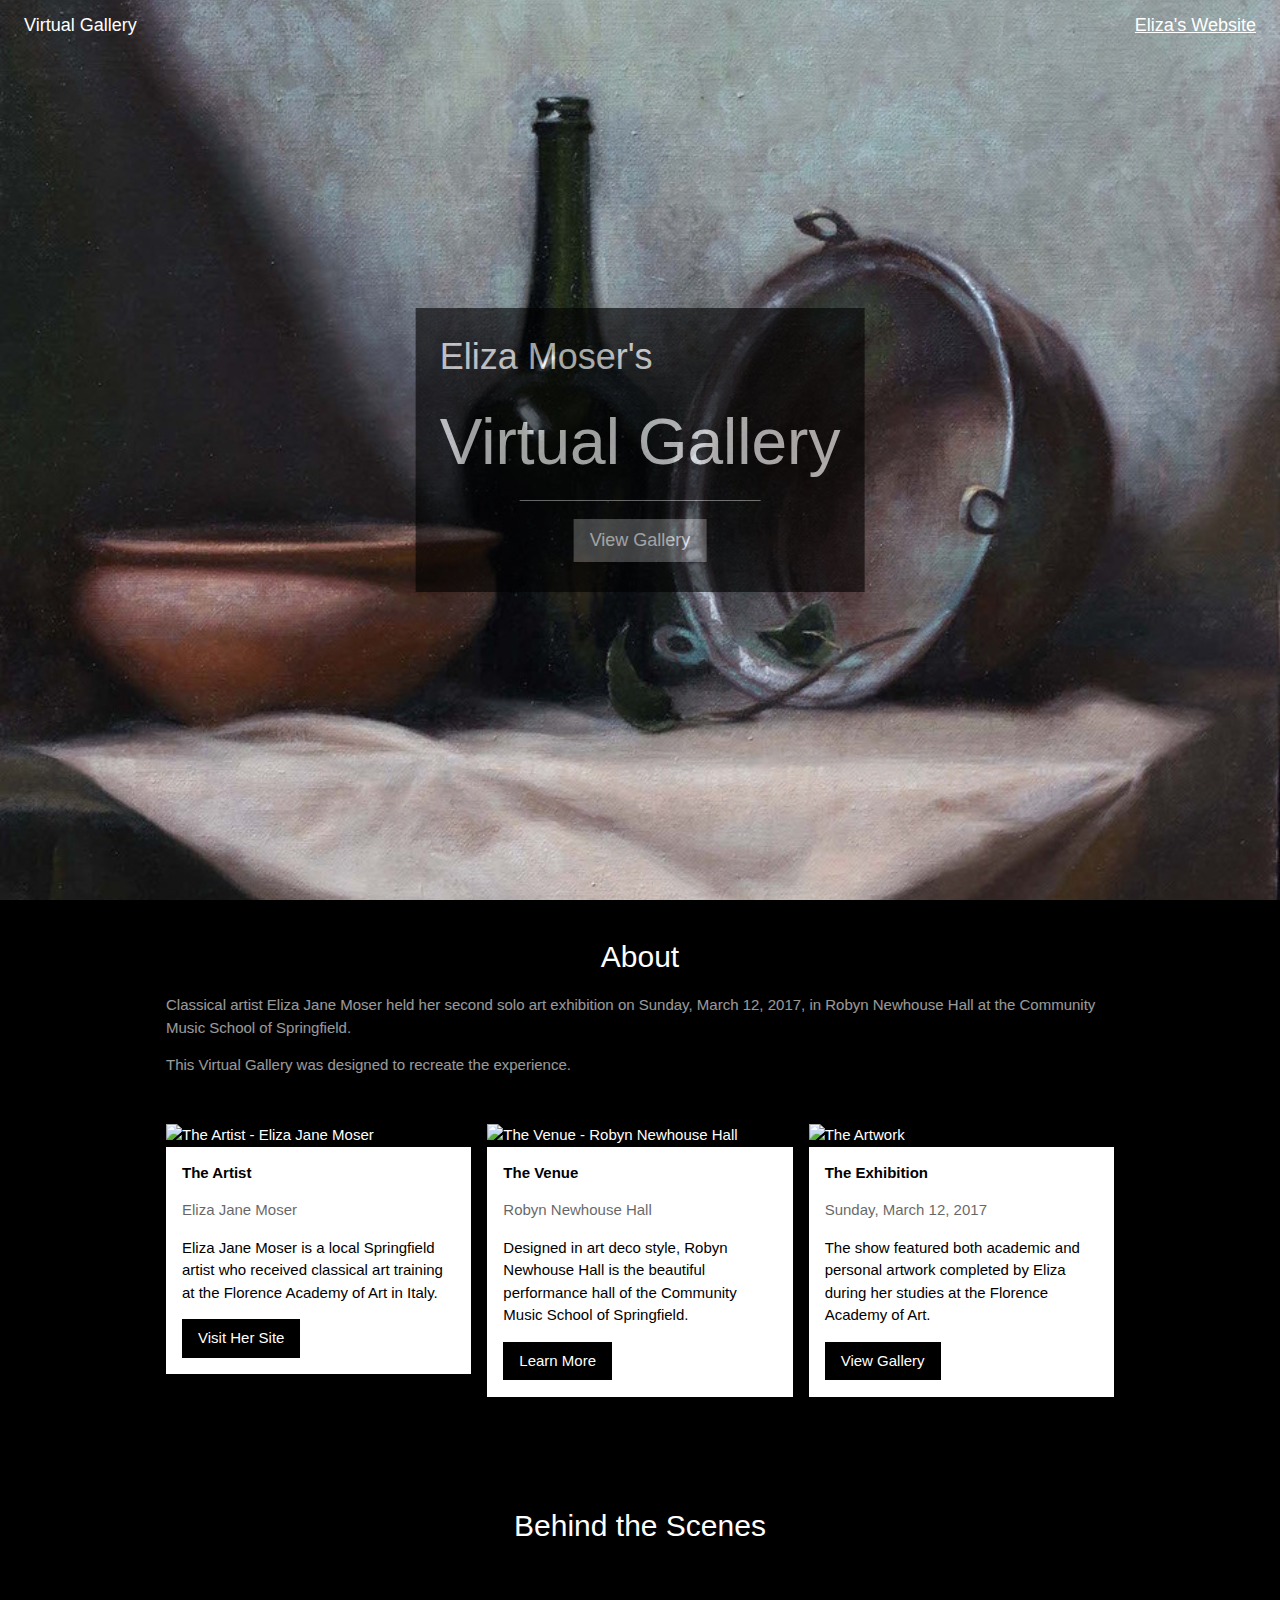
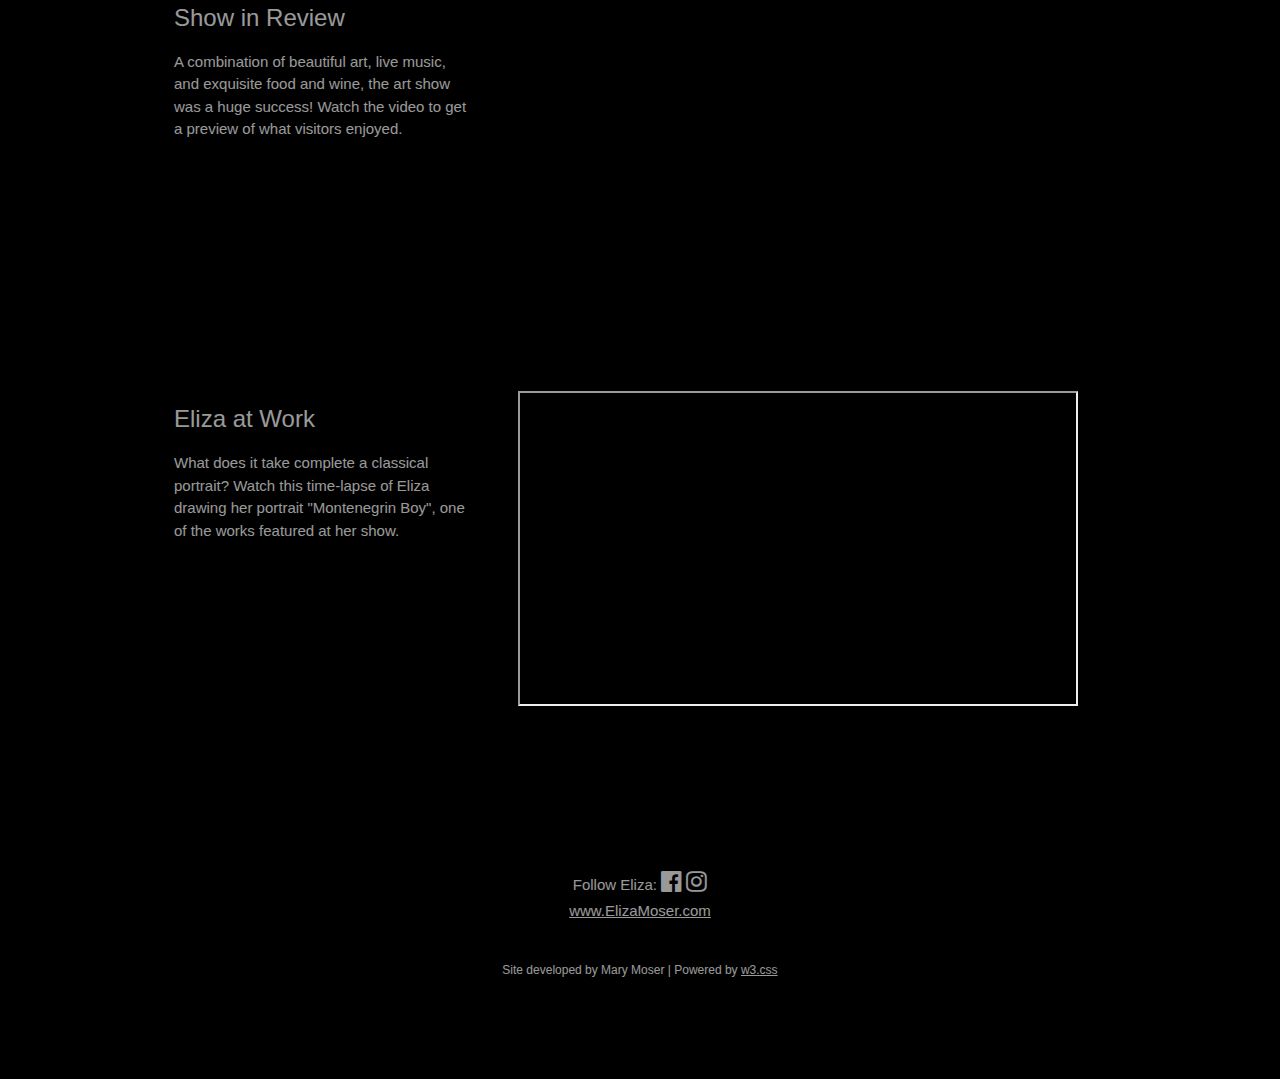
==== index.html @ 65a62038 "Repositioned videos" ====
<!DOCTYPE html>
<html>
  <head>
      <!-- INFO -->
      <meta charset="UTF-8">
      <meta name="viewport" content="width=device-width, initial-scale=1">

      <!-- TITLE -->
      <title>Eliza Moser Virtual Gallery</title>

      <!-- LINKS -->
      <link rel="stylesheet" href="https://www.w3schools.com/w3css/4/w3.css">
      <link rel="stylesheet" href="https://cdnjs.cloudflare.com/ajax/libs/font-awesome/4.7.0/css/font-awesome.min.css">
      <link rel="stylesheet" href="css/virtualtour.css">

      <!-- SCRIPTS -->
      <script src="https://www.w3schools.com/lib/w3data.js"></script>
      <script src="https://ajax.googleapis.com/ajax/libs/jquery/3.2.0/jquery.min.js"></script>
      <script src="script/createmap.js"></script>
    </head>
    <body>

        <header class="bgimg w3-display-container w3-animate-opacity w3-text-white">
          <!--<div class="w3-dark-grey w3-opacity w3-display-middle" style="width:100%;height:100%;z-index:0;">
          </div>-->
          <div class="w3-display-topleft w3-padding-large w3-large">
            Virtual Gallery
          </div>
          <div class="w3-display-topright w3-padding-large w3-large">
            <a href="http://www.elizamoser.com" target="_blank">Eliza's Website</a>
          </div>
          <div class="w3-display-middle w3-black w3-opacity w3-hover-opacity-off w3-padding-large">
            <h1>Eliza Moser's</h1>
            <h1 class="w3-jumbo w3-animate-top">Virtual Gallery</h1>
            <hr class="w3-border-grey" style="margin:auto;width:60%">
            <p class="w3-large w3-center">
              <a class="w3-button w3-dark-grey" href="stage.html">View Gallery</a>
            </p>
          </div>
        </header>

        <!-- About Section -->
        <section class="w3-container w3-content w3-black w3-padding-24" id="about-show">
          <h2 class="w3-center">About</h2>

          <p class="w3-opacity">Classical artist Eliza Jane Moser held her second solo art exhibition on Sunday, March 12, 2017, in Robyn Newhouse Hall at the Community Music School of Springfield.</p>
          <p class="w3-opacity">This Virtual Gallery was designed to recreate the experience.</p>

          <!-- Credits -->
          <div class="w3-row-padding w3-padding-32" style="margin:0 -16px">
            <div class="w3-third w3-margin-bottom">
              <img src="/w3images/newyork.jpg" alt="The Artist - Eliza Jane Moser" style="width:100%" class="w3-hover-opacity">
              <div class="w3-container w3-white">
                <p><b>The Artist</b></p>
                <p class="w3-opacity">Eliza Jane Moser</p>
                <p>Eliza Jane Moser is a local Springfield artist who received classical art training at the Florence Academy of Art in Italy.</p>
                <button class="w3-button w3-black w3-margin-bottom" onclick="document.getElementById('ticketModal').style.display='block'">Visit Her Site</button>
              </div>
            </div>
            <div class="w3-third w3-margin-bottom">
              <img src="/w3images/paris.jpg" alt="The Venue - Robyn Newhouse Hall" style="width:100%" class="w3-hover-opacity">
              <div class="w3-container w3-white">
                <p><b>The Venue</b></p>
                <p class="w3-opacity">Robyn Newhouse Hall</p>
                <p>Designed in art deco style, Robyn Newhouse Hall is the beautiful performance hall of the Community Music School of Springfield.</p>
                <button class="w3-button w3-black w3-margin-bottom" onclick="document.getElementById('ticketModal').style.display='block'">Learn More</button>
              </div>
            </div>
            <div class="w3-third w3-margin-bottom">
              <img src="/w3images/sanfran.jpg" alt="The Artwork" style="width:100%" class="w3-hover-opacity">
              <div class="w3-container w3-white">
                <p><b>The Exhibition</b></p>
                <p class="w3-opacity">Sunday, March 12, 2017</p>
                <p>The show featured both academic and personal artwork completed by Eliza during her studies at the Florence Academy of Art.</p>
                <button class="w3-button w3-black w3-margin-bottom" onclick="document.getElementById('ticketModal').style.display='block'">View Gallery</button>
              </div>
            </div>
          </div>

        </section>

        <!-- Videos section -->
        <section class="w3-container w3-black w3-padding-24" id="promo-videos">
          <div class="w3-content">
            <h2 class="w3-center">Behind the Scenes</h2>

            <div class="w3-container w3-row-padding w3-padding-32 w3-margin-bottom">

              <div class="w3-third w3-opacity">
                <h3>Show in Review</h3>
                <p>A combination of beautiful art, live music, and exquisite food and wine, the art show was a huge success! Watch the video to get a preview of what visitors enjoyed.</p>
              </div>
              <div class="w3-twothird w3-center">
                <iframe width="560" height="315" src="https://www.youtube.com/embed/X6ZOCbyEbCY" frameborder="0" allowfullscreen></iframe>
              </div>
            </div>

            <div class="w3-container w3-row-padding w3-padding-32 w3-margin-bottom">
              <div class="w3-third w3-opacity">
                <h3>Eliza at Work</h3>
                <p>What does it take complete a classical portrait? Watch this time-lapse of Eliza drawing her portrait "Montenegrin Boy", one of the works featured at her show.</p>
              </div>
              <div class="w3-twothird w3-center">
                <iframe width="560" height="315"  src="https://www.youtube.com/embed/XGSy3_Czz8k">
                </iframe>
              </div>
            </div>

          </div>

        </section>

        <!-- FOOTER -->
        <footer class="w3-container w3-padding-64 w3-center w3-medium w3-black w3-text-white">
          <p class="w3-opacity">
            Follow Eliza:
            <a class="w3-xlarge" href="https://www.facebook.com/Eliza-Moser-Artist-286063215090480/?ref=bookmarks"  taget="_blank"><i class="fa fa-facebook-official"></i></a>
            <a class="w3-xlarge" href="https://www.instagram.com/eliza_jane_moser/" taget="_blank"><i class="fa fa-instagram" aria-hidden="true"></i></a>
            <br><a href="http://www.elizamoser.com" target="_blank">www.ElizaMoser.com</a>
          </p>
          <p class="w3-opacity w3-small w3-padding-24">Site developed by Mary Moser |
            Powered by <a href="https://www.w3schools.com/w3css/default.asp" target="_blank">w3.css</a>
          </p>
        </footer>

    </body>
</html>
---- css/virtualtour.css ----
/* Basic sections */

body {
    background-color: #000000;
}

body, html {
  height: 100%;
}

body::-webkit-scrollbar, #map-container::-webkit-scrollbar {
    width: 1em;
}

body::-webkit-scrollbar-track, #map-container::-webkit-scrollbar-track {
    -webkit-box-shadow: inset 0 0 6px rgba(0,0,0,0.3);
}

body::-webkit-scrollbar-thumb, #map-container::-webkit-scrollbar-thumb {
  background-color: darkgrey;
  outline: 1px solid slategrey;
}

#pagetext {
  color:#fff;
	/*padding-left: 20px;
	padding-right:20px;*/
  padding-bottom: 24px;
	text-align: center;
}

#pagetext .heading {
  text-align: center;
}

#pagetext .heading-item {
	display: inline-block;
  padding-left: 10px;
  padding-right: 10px;
}

.howtonotes {
	color: #888888;
}

/* Image map */

#map-container {
    position: relative;
    overflow-x:auto;
    overflow-y:hidden;
    background-color: #222222;
}

#inner {
    position: relative;
    width: -webkit-min-content;
    width: -moz-min-content;
    width: min-content;
    min-height:450px;
    margin-left:auto;
    margin-right:auto;
}

/* Map navigation arrows */

.arrow-nav .w3-button {
    position: absolute;
    width: 50px;
    height: 50px;
}

.nav-left {
    left: 20px;
    top: 70%;
}

.nav-right {
    right: 20px;
    top: 70%;
}

.nav-westfromstage {
    left: 100px;
    top: 50%;
}

/* Footer */
footer {
  text-align: center;
}


/* Image modals */

#art-modal {
  padding-top: 30px;

}

#art-modal .w3-modal-content {
  /*max-width: 650px;*/
  background-color: #222222;
}

#art-modal #art-modal-text {
}

.bgimg {
    /* The image used */
    background-image: url("../img/works/Terracotta_and_Green.jpg");

    /* Full height */
    height: 100%;

    /* Center and scale the image nicely */
    background-position: center center;
    background-repeat: no-repeat;
    background-size: cover;
    background-blend-mode: lighten;
}
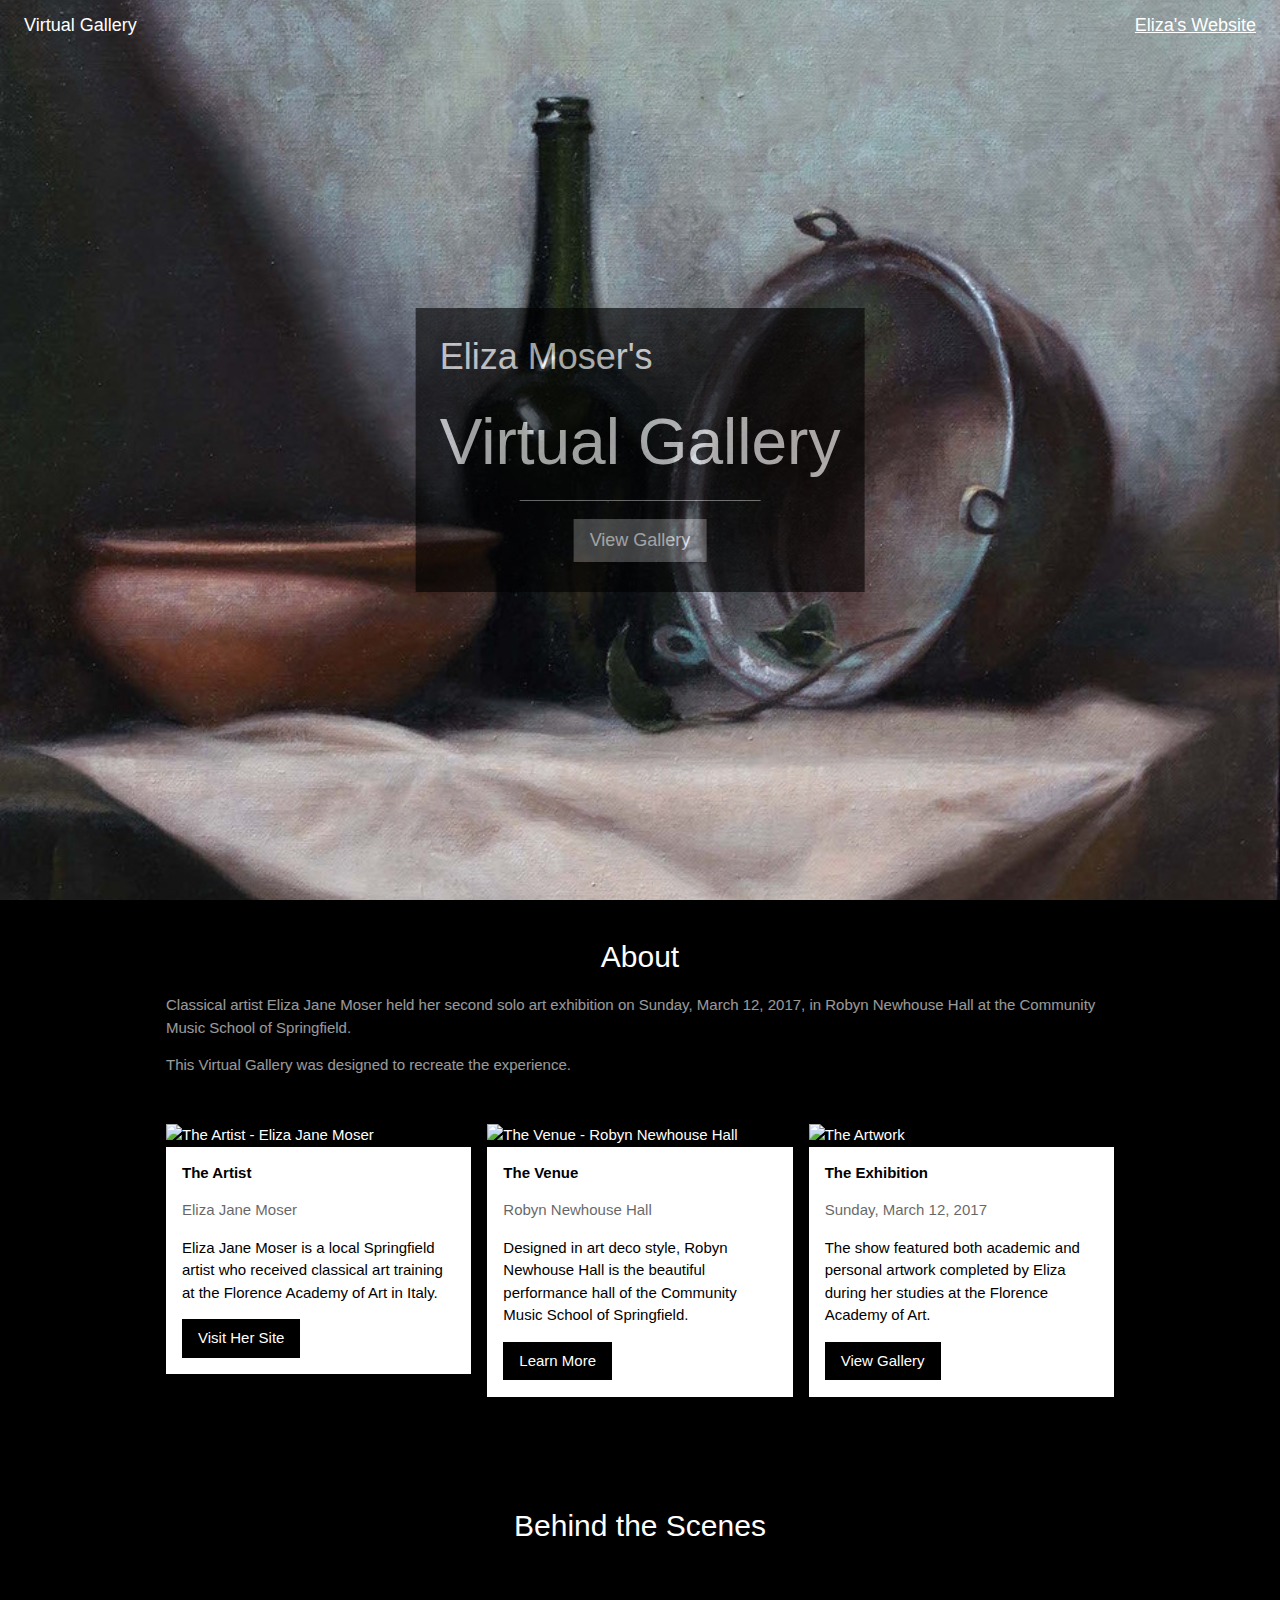
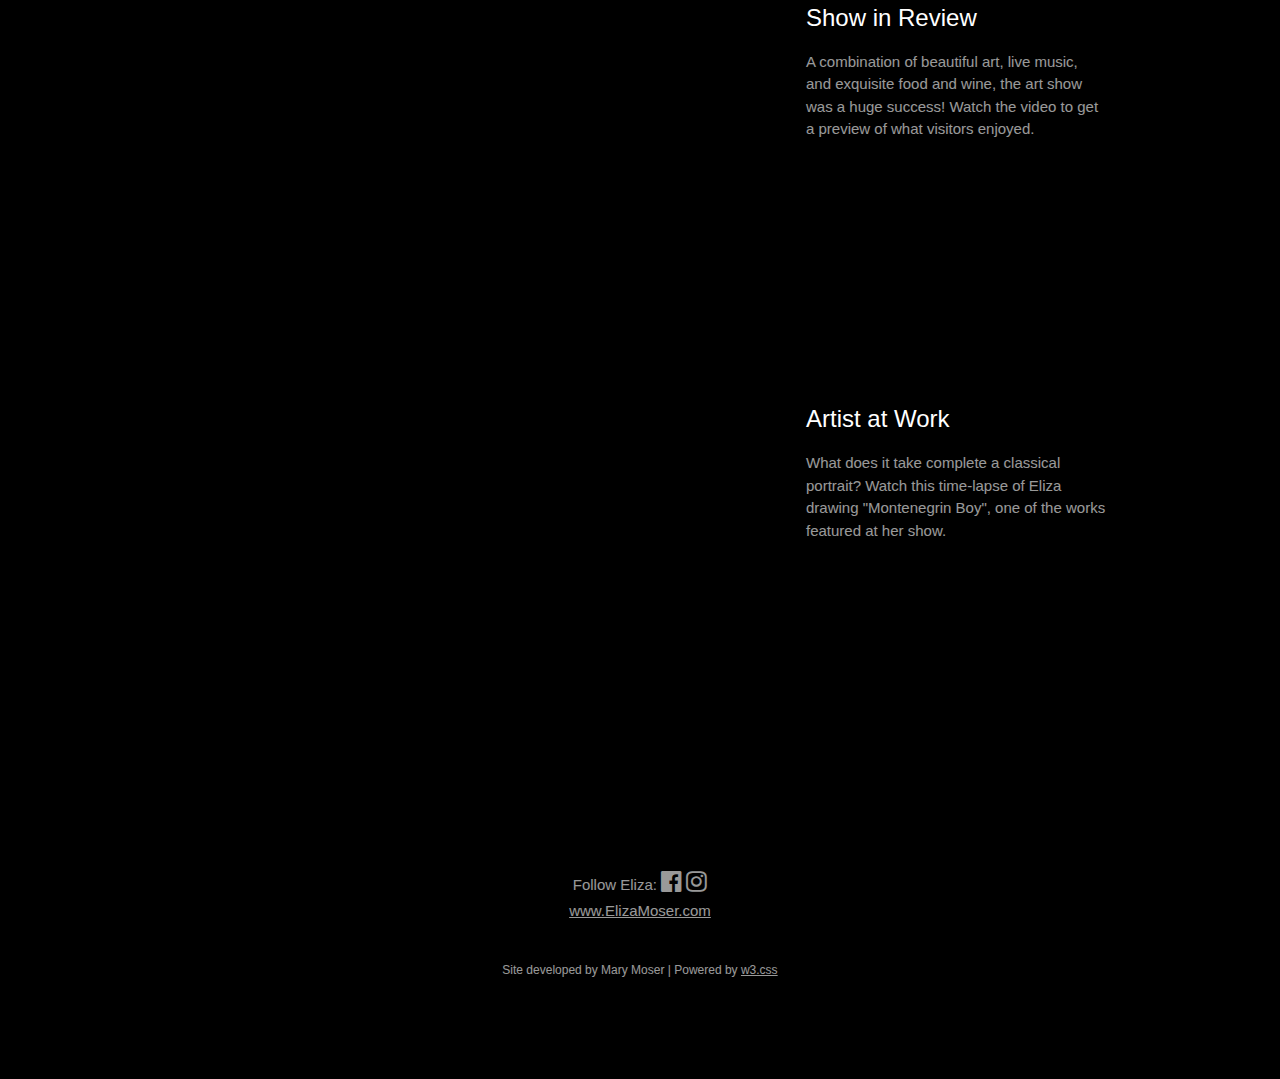
==== commit 5ca5b754: "Changed subheadings to white; moved video text back to right. Need to make videos responsive" ====
--- a/index.html
+++ b/index.html
@@ -86,23 +86,24 @@
 
             <div class="w3-container w3-row-padding w3-padding-32 w3-margin-bottom">
 
-              <div class="w3-third w3-opacity">
-                <h3>Show in Review</h3>
-                <p>A combination of beautiful art, live music, and exquisite food and wine, the art show was a huge success! Watch the video to get a preview of what visitors enjoyed.</p>
-              </div>
+
               <div class="w3-twothird w3-center">
                 <iframe width="560" height="315" src="https://www.youtube.com/embed/X6ZOCbyEbCY" frameborder="0" allowfullscreen></iframe>
+              </div>
+              <div class="w3-third">
+                <h3>Show in Review</h3>
+                <p class="w3-opacity">A combination of beautiful art, live music, and exquisite food and wine, the art show was a huge success! Watch the video to get a preview of what visitors enjoyed.</p>
               </div>
             </div>
 
             <div class="w3-container w3-row-padding w3-padding-32 w3-margin-bottom">
-              <div class="w3-third w3-opacity">
-                <h3>Eliza at Work</h3>
-                <p>What does it take complete a classical portrait? Watch this time-lapse of Eliza drawing her portrait "Montenegrin Boy", one of the works featured at her show.</p>
+
+              <div class="w3-twothird w3-center">
+                <iframe width="560" height="315" src="https://www.youtube.com/embed/X6ZOCbyEbCY" frameborder="0" allowfullscreen></iframe>
               </div>
-              <div class="w3-twothird w3-center">
-                <iframe width="560" height="315"  src="https://www.youtube.com/embed/XGSy3_Czz8k">
-                </iframe>
+              <div class="w3-third">
+                <h3>Artist at Work</h3>
+                <p class="w3-opacity">What does it take complete a classical portrait? Watch this time-lapse of Eliza drawing "Montenegrin Boy", one of the works featured at her show.</p>
               </div>
             </div>
 
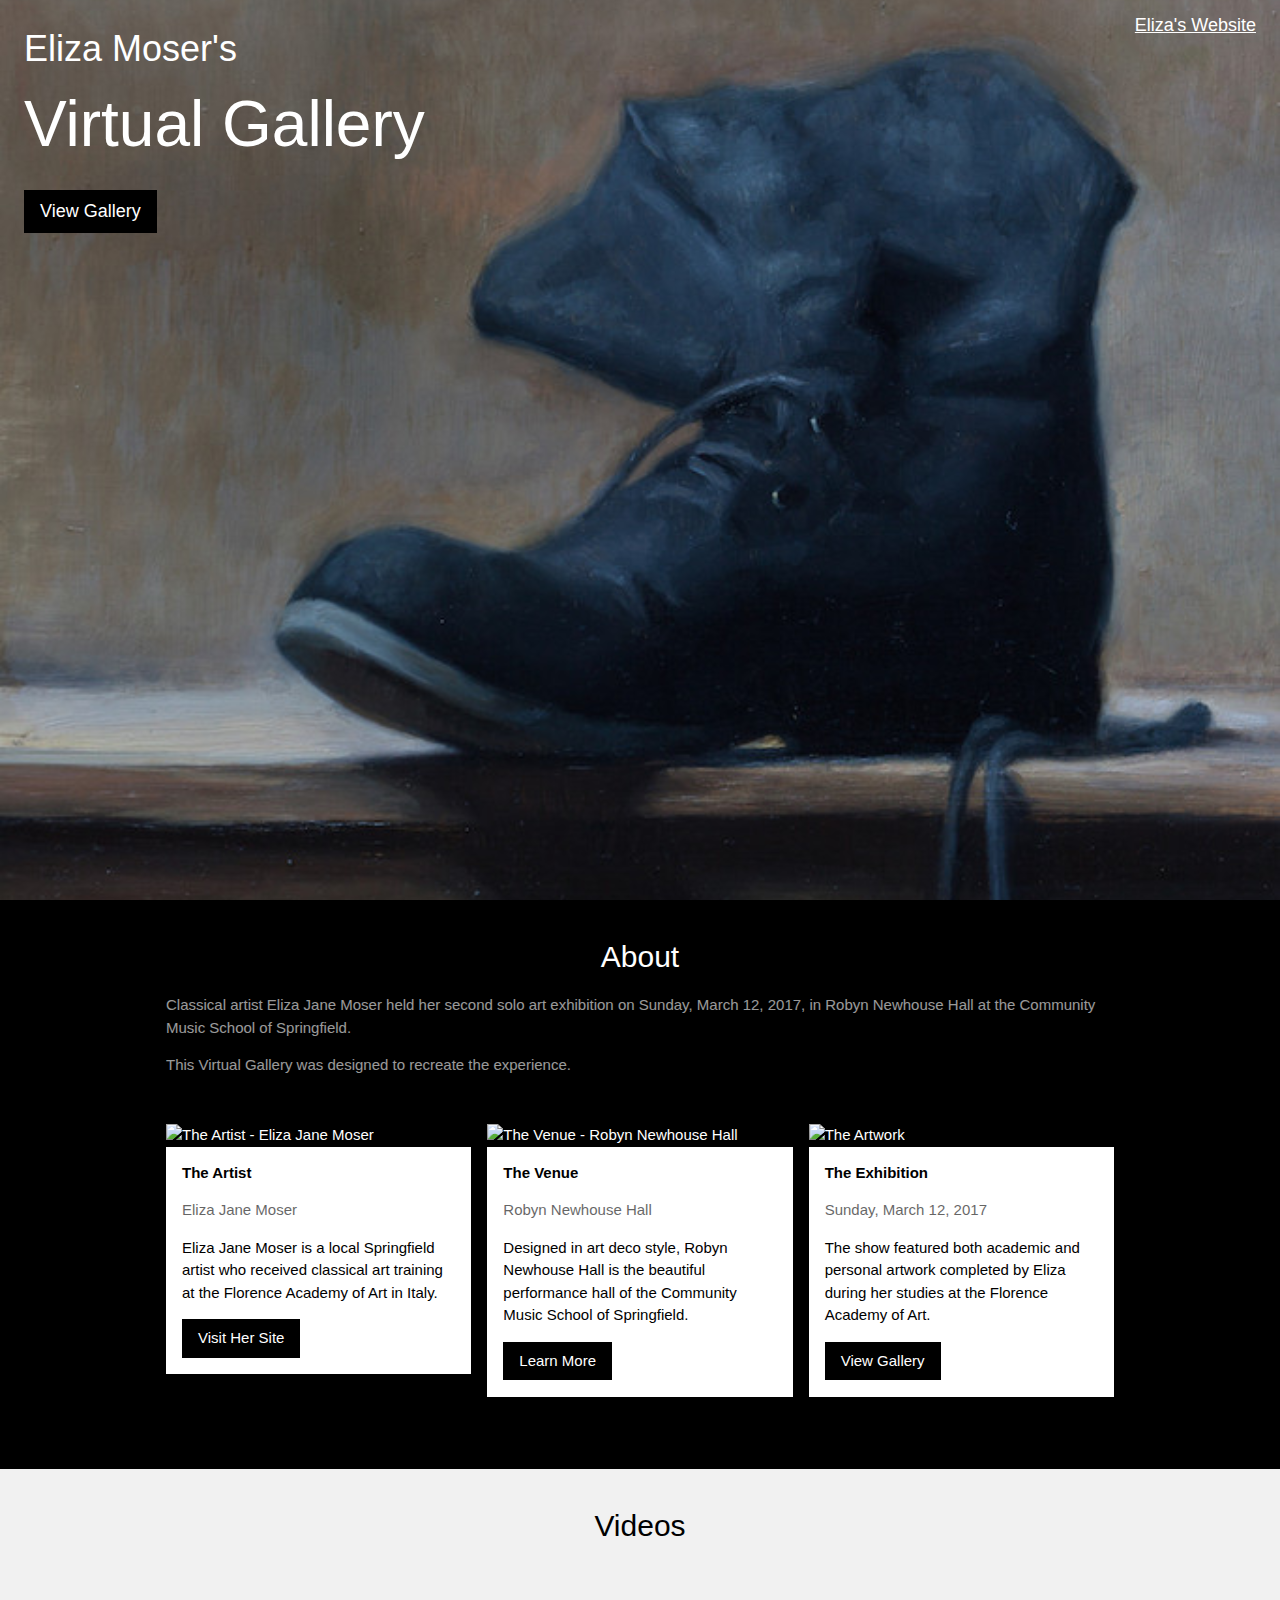
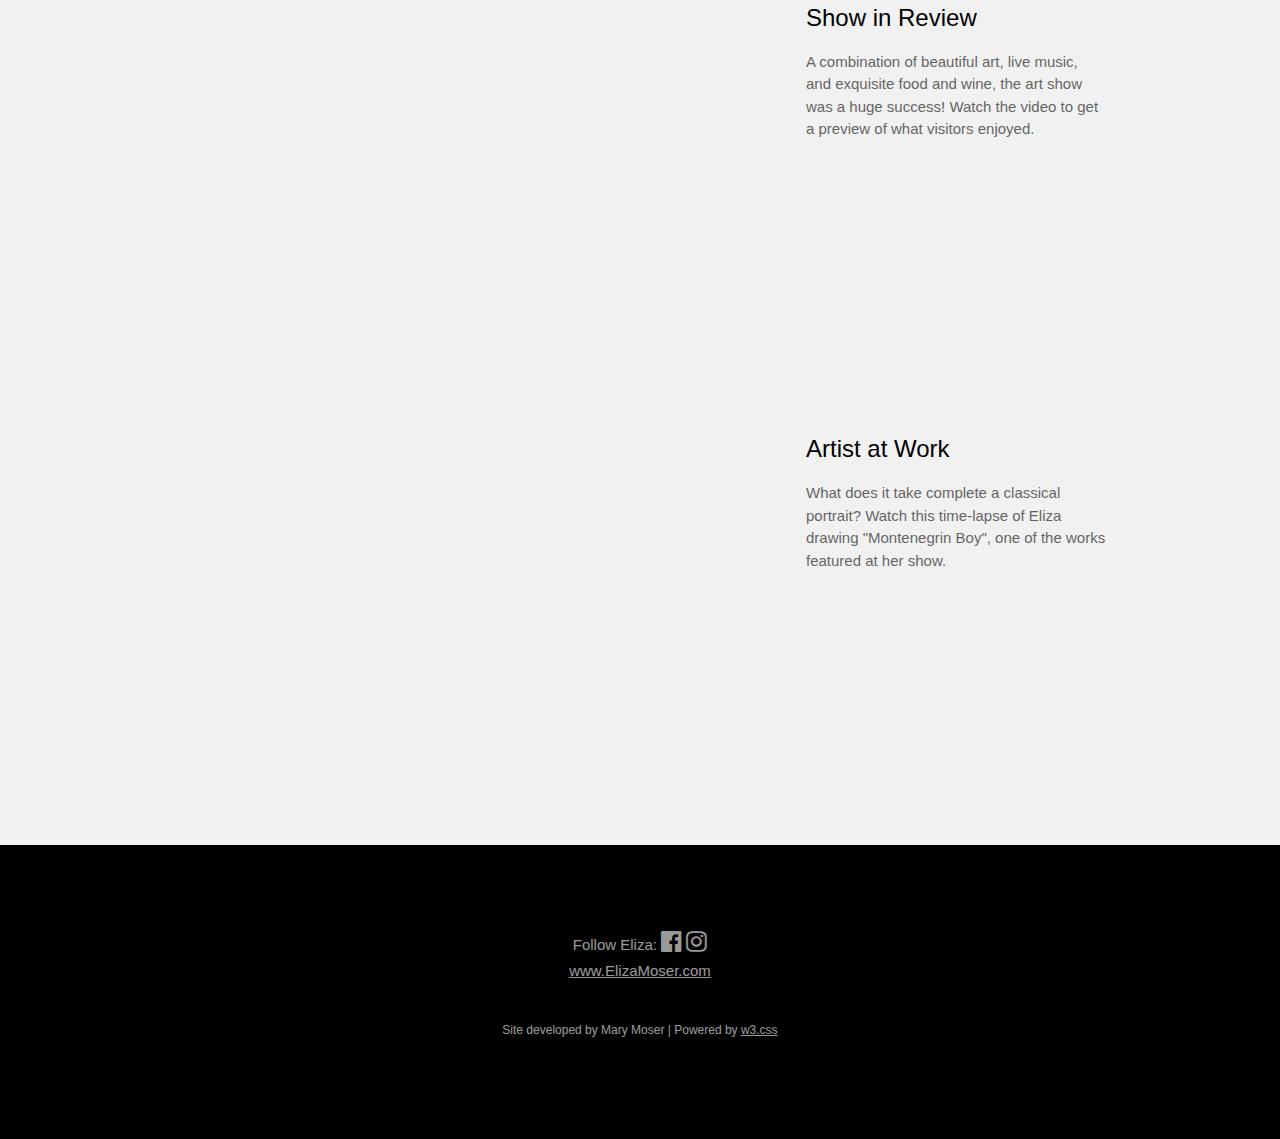
==== commit 03a754e5: "Different image and text position for header" ====
--- a/index.html
+++ b/index.html
@@ -23,20 +23,28 @@
         <header class="bgimg w3-display-container w3-animate-opacity w3-text-white">
           <!--<div class="w3-dark-grey w3-opacity w3-display-middle" style="width:100%;height:100%;z-index:0;">
           </div>-->
-          <div class="w3-display-topleft w3-padding-large w3-large">
+          <!--<div class="w3-display-topleft w3-padding-large w3-large">
             Virtual Gallery
-          </div>
+          </div>-->
+          <!--<img class="w3-image heroimg" src="img/works/November_Still_Life.jpg" alt="The Artist's Boot" height="800">-->
           <div class="w3-display-topright w3-padding-large w3-large">
             <a href="http://www.elizamoser.com" target="_blank">Eliza's Website</a>
           </div>
-          <div class="w3-display-middle w3-black w3-opacity w3-hover-opacity-off w3-padding-large">
-            <h1>Eliza Moser's</h1>
-            <h1 class="w3-jumbo w3-animate-top">Virtual Gallery</h1>
-            <hr class="w3-border-grey" style="margin:auto;width:60%">
-            <p class="w3-large w3-center">
-              <a class="w3-button w3-dark-grey" href="stage.html">View Gallery</a>
+          <!--<div class="w3-display-middle w3-black w3-opacity w3-hover-opacity-off w3-padding-large">-->
+          <div class="w3-display-topleft w3-padding-large">
+            <h1>Eliza Moser's
+              <br/>
+              <span class="w3-animate-top">
+                <span class="w3-jumbo w3-hide-small">Virtual Gallery</span>
+                <span class="w3-xxlarge w3-hide-large w3-hide-medium">Virtual Gallery</span>
+              </span>
+            </h1>
+            <!--<hr class="w3-border-grey" style="margin:auto;width:60%">-->
+            <p class="w3-large">
+              <a class="w3-button w3-black" href="stage.html">View Gallery</a>
             </p>
           </div>
+
         </header>
 
         <!-- About Section -->
@@ -80,15 +88,15 @@
         </section>
 
         <!-- Videos section -->
-        <section class="w3-container w3-black w3-padding-24" id="promo-videos">
+        <section class="w3-container w3-light-grey w3-padding-24" id="promo-videos">
           <div class="w3-content">
-            <h2 class="w3-center">Behind the Scenes</h2>
+            <h2 class="w3-center">Videos</h2>
 
             <div class="w3-container w3-row-padding w3-padding-32 w3-margin-bottom">
 
 
               <div class="w3-twothird w3-center">
-                <iframe width="560" height="315" src="https://www.youtube.com/embed/X6ZOCbyEbCY" frameborder="0" allowfullscreen></iframe>
+                <iframe width="450" height="345" src="https://www.youtube.com/embed/X6ZOCbyEbCY" frameborder="0" allowfullscreen></iframe>
               </div>
               <div class="w3-third">
                 <h3>Show in Review</h3>
@@ -99,7 +107,7 @@
             <div class="w3-container w3-row-padding w3-padding-32 w3-margin-bottom">
 
               <div class="w3-twothird w3-center">
-                <iframe width="560" height="315" src="https://www.youtube.com/embed/X6ZOCbyEbCY" frameborder="0" allowfullscreen></iframe>
+                <iframe width="450" height="345" src="https://www.youtube.com/embed/X6ZOCbyEbCY" frameborder="0" allowfullscreen></iframe>
               </div>
               <div class="w3-third">
                 <h3>Artist at Work</h3>
--- a/css/virtualtour.css
+++ b/css/virtualtour.css
@@ -106,9 +106,17 @@
 #art-modal #art-modal-text {
 }
 
+.heroimg {
+  max-width: 100%;
+  height: auto;
+}
+
 .bgimg {
+    background-color: #000;
     /* The image used */
-    background-image: url("../img/works/Terracotta_and_Green.jpg");
+    background-image: url("../img/works/Artist_Boot.jpg");
+
+    /*width:100%;*/
 
     /* Full height */
     height: 100%;
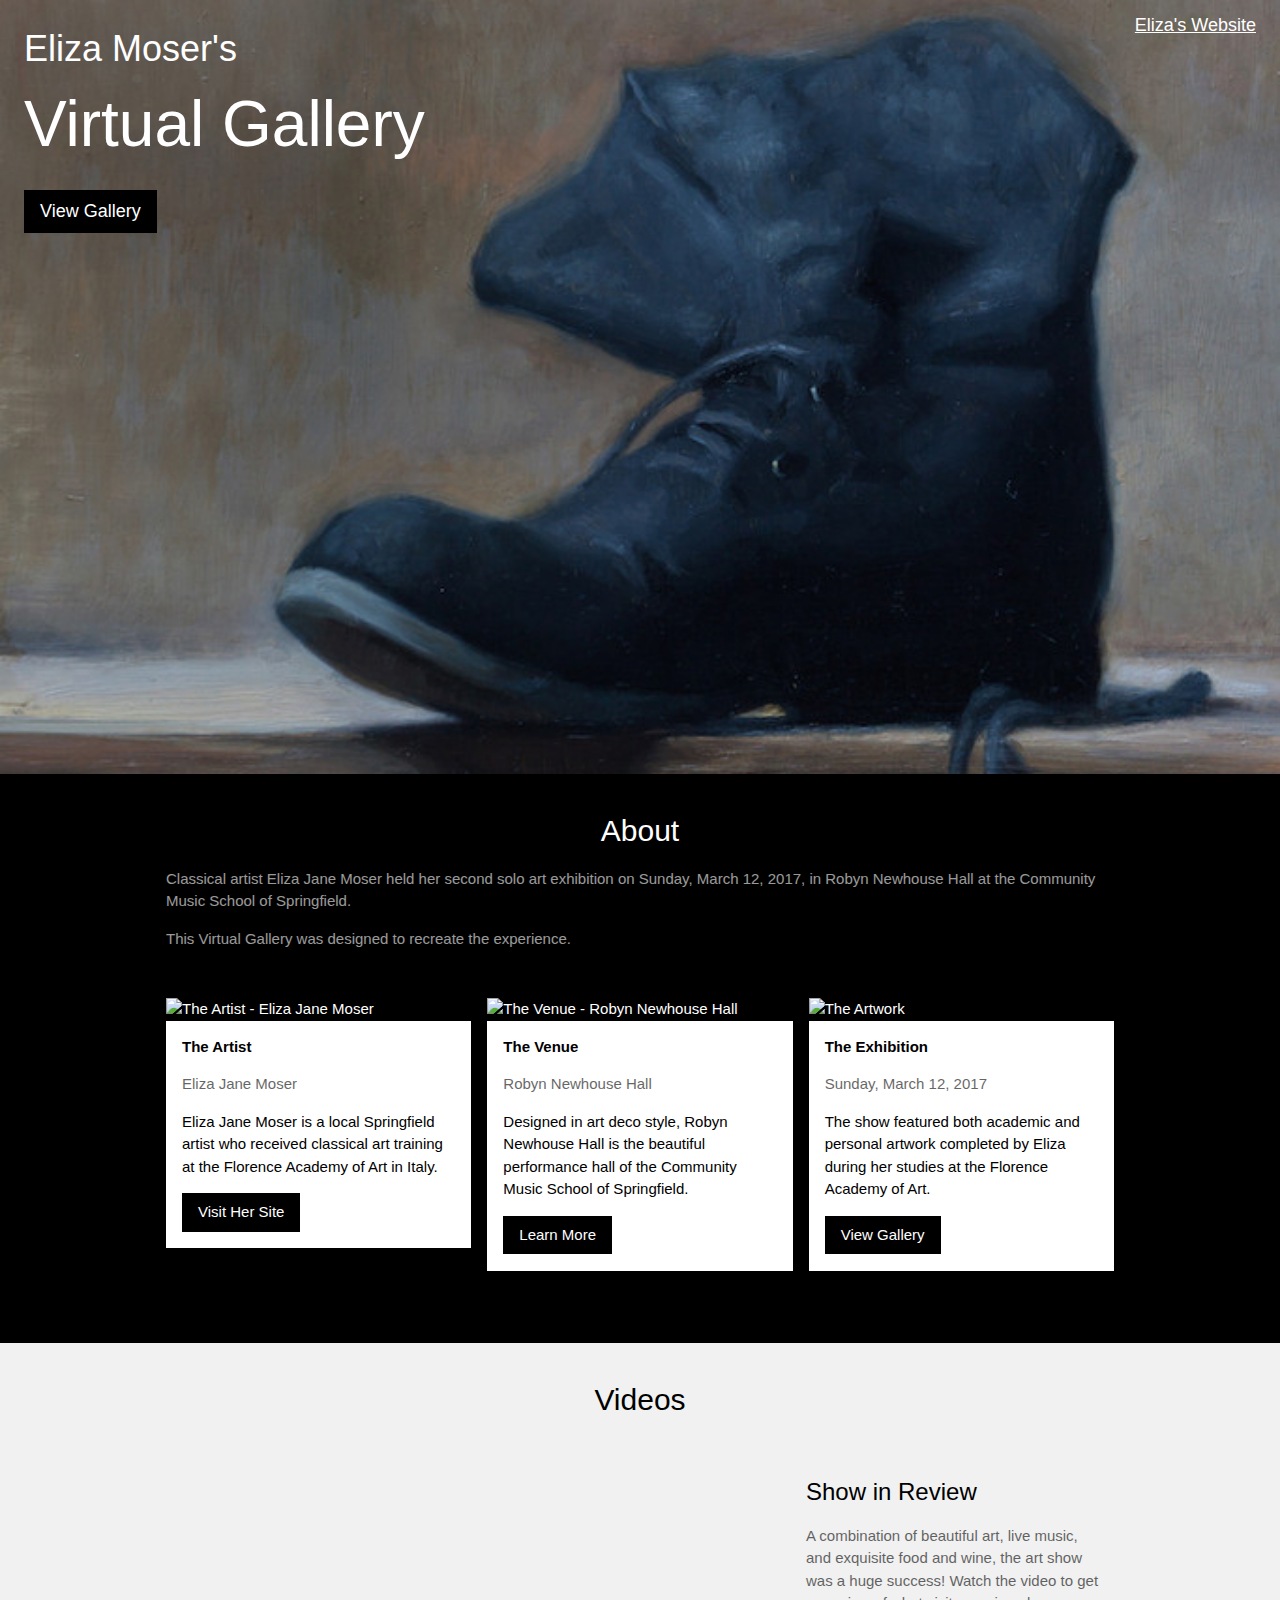
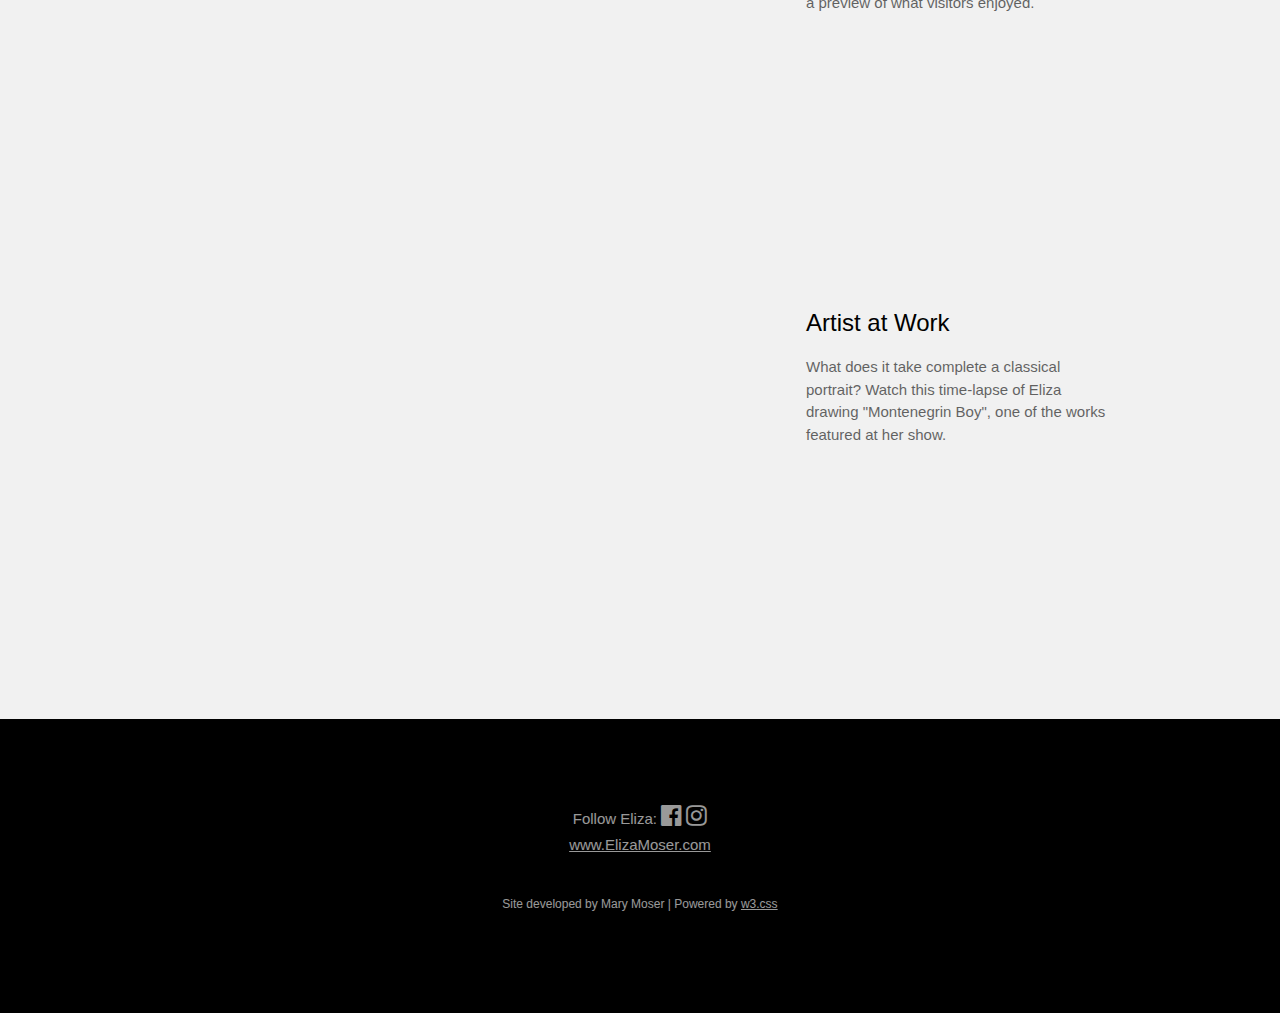
==== commit 17b6a7e6: "Cropped version of boot; need high quality" ====
--- a/index.html
+++ b/index.html
@@ -20,13 +20,10 @@
     </head>
     <body>
 
-        <header class="bgimg w3-display-container w3-animate-opacity w3-text-white">
+        <header class="w3-display-container w3-animate-opacity w3-text-white">
           <!--<div class="w3-dark-grey w3-opacity w3-display-middle" style="width:100%;height:100%;z-index:0;">
           </div>-->
-          <!--<div class="w3-display-topleft w3-padding-large w3-large">
-            Virtual Gallery
-          </div>-->
-          <!--<img class="w3-image heroimg" src="img/works/November_Still_Life.jpg" alt="The Artist's Boot" height="800">-->
+          <img class="heroimg" src="img/works/Artist_Boot_Cropped2.jpg" alt="The Artist's Boot" width="100%" height="auto">
           <div class="w3-display-topright w3-padding-large w3-large">
             <a href="http://www.elizamoser.com" target="_blank">Eliza's Website</a>
           </div>
--- a/css/virtualtour.css
+++ b/css/virtualtour.css
@@ -114,7 +114,7 @@
 .bgimg {
     background-color: #000;
     /* The image used */
-    background-image: url("../img/works/Artist_Boot.jpg");
+    background-image: url("../img/works/Artist_Boot_Cropped2.jpg");
 
     /*width:100%;*/
 
@@ -122,7 +122,7 @@
     height: 100%;
 
     /* Center and scale the image nicely */
-    background-position: center center;
+    background-position: bottom center;
     background-repeat: no-repeat;
     background-size: cover;
     background-blend-mode: lighten;
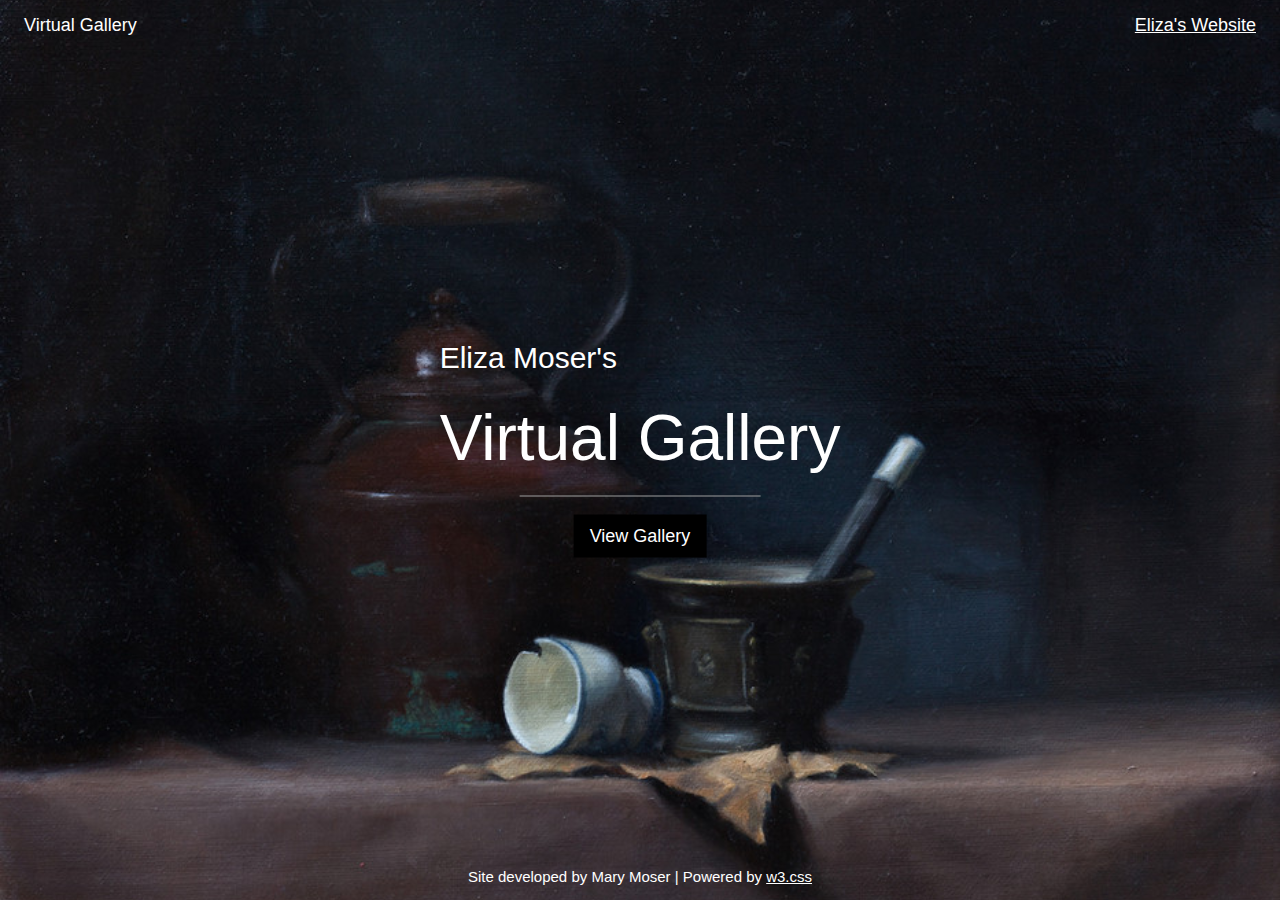
==== commit fcf83b24: "Footer on home page mobile responsive" ====
--- a/index.html
+++ b/index.html
@@ -11,6 +11,7 @@
       <!-- LINKS -->
       <link rel="stylesheet" href="https://www.w3schools.com/w3css/4/w3.css">
       <link rel="stylesheet" href="https://cdnjs.cloudflare.com/ajax/libs/font-awesome/4.7.0/css/font-awesome.min.css">
+      <link rel="stylesheet" href="https://www.w3schools.com/lib/w3-theme-black.css">
       <link rel="stylesheet" href="css/virtualtour.css">
 
       <!-- SCRIPTS -->
@@ -20,114 +21,31 @@
     </head>
     <body>
 
-        <header class="w3-display-container w3-animate-opacity w3-text-white">
-          <!--<div class="w3-dark-grey w3-opacity w3-display-middle" style="width:100%;height:100%;z-index:0;">
-          </div>-->
-          <img class="heroimg" src="img/works/Artist_Boot_Cropped2.jpg" alt="The Artist's Boot" width="100%" height="auto">
-          <div class="w3-display-topright w3-padding-large w3-large">
-            <a href="http://www.elizamoser.com" target="_blank">Eliza's Website</a>
+      <div class="bgimg w3-display-container w3-animate-opacity w3-text-white">
+        <div class="w3-display-topleft w3-padding-large w3-large">
+          Virtual Gallery
+        </div>
+        <div class="w3-display-topright w3-padding-large w3-large">
+          <a href="http://www.elizamoser.com" target="_blank">Eliza's Website</a>
+        </div>
+        <div class="w3-display-middle">
+          <h2>Eliza Moser's</h2>
+          <h1 class="w3-jumbo w3-animate-top">Virtual Gallery</h1>
+          <hr class="w3-border-grey" style="margin:auto;width:60%">
+          <p class="w3-large w3-center">
+            <a class="w3-button w3-black" href="stage.html">View Gallery</a>
+          </p>
+        </div>
+        <div class="w3-display-bottommiddle w3-padding-large">
+          <div class="w3-hide-small w3-hide-medium">
+            Site developed by Mary Moser | Powered by <a href="https://www.w3schools.com/w3css/default.asp" target="_blank">w3.css</a>
           </div>
-          <!--<div class="w3-display-middle w3-black w3-opacity w3-hover-opacity-off w3-padding-large">-->
-          <div class="w3-display-topleft w3-padding-large">
-            <h1>Eliza Moser's
-              <br/>
-              <span class="w3-animate-top">
-                <span class="w3-jumbo w3-hide-small">Virtual Gallery</span>
-                <span class="w3-xxlarge w3-hide-large w3-hide-medium">Virtual Gallery</span>
-              </span>
-            </h1>
-            <!--<hr class="w3-border-grey" style="margin:auto;width:60%">-->
-            <p class="w3-large">
-              <a class="w3-button w3-black" href="stage.html">View Gallery</a>
-            </p>
+          <div class="w3-center w3-hide-large">
+            <p>Site developed by Mary Moser</p>
+            <p>Powered by <a href="https://www.w3schools.com/w3css/default.asp" target="_blank">w3.css</a></p>
           </div>
-
-        </header>
-
-        <!-- About Section -->
-        <section class="w3-container w3-content w3-black w3-padding-24" id="about-show">
-          <h2 class="w3-center">About</h2>
-
-          <p class="w3-opacity">Classical artist Eliza Jane Moser held her second solo art exhibition on Sunday, March 12, 2017, in Robyn Newhouse Hall at the Community Music School of Springfield.</p>
-          <p class="w3-opacity">This Virtual Gallery was designed to recreate the experience.</p>
-
-          <!-- Credits -->
-          <div class="w3-row-padding w3-padding-32" style="margin:0 -16px">
-            <div class="w3-third w3-margin-bottom">
-              <img src="/w3images/newyork.jpg" alt="The Artist - Eliza Jane Moser" style="width:100%" class="w3-hover-opacity">
-              <div class="w3-container w3-white">
-                <p><b>The Artist</b></p>
-                <p class="w3-opacity">Eliza Jane Moser</p>
-                <p>Eliza Jane Moser is a local Springfield artist who received classical art training at the Florence Academy of Art in Italy.</p>
-                <button class="w3-button w3-black w3-margin-bottom" onclick="document.getElementById('ticketModal').style.display='block'">Visit Her Site</button>
-              </div>
-            </div>
-            <div class="w3-third w3-margin-bottom">
-              <img src="/w3images/paris.jpg" alt="The Venue - Robyn Newhouse Hall" style="width:100%" class="w3-hover-opacity">
-              <div class="w3-container w3-white">
-                <p><b>The Venue</b></p>
-                <p class="w3-opacity">Robyn Newhouse Hall</p>
-                <p>Designed in art deco style, Robyn Newhouse Hall is the beautiful performance hall of the Community Music School of Springfield.</p>
-                <button class="w3-button w3-black w3-margin-bottom" onclick="document.getElementById('ticketModal').style.display='block'">Learn More</button>
-              </div>
-            </div>
-            <div class="w3-third w3-margin-bottom">
-              <img src="/w3images/sanfran.jpg" alt="The Artwork" style="width:100%" class="w3-hover-opacity">
-              <div class="w3-container w3-white">
-                <p><b>The Exhibition</b></p>
-                <p class="w3-opacity">Sunday, March 12, 2017</p>
-                <p>The show featured both academic and personal artwork completed by Eliza during her studies at the Florence Academy of Art.</p>
-                <button class="w3-button w3-black w3-margin-bottom" onclick="document.getElementById('ticketModal').style.display='block'">View Gallery</button>
-              </div>
-            </div>
-          </div>
-
-        </section>
-
-        <!-- Videos section -->
-        <section class="w3-container w3-light-grey w3-padding-24" id="promo-videos">
-          <div class="w3-content">
-            <h2 class="w3-center">Videos</h2>
-
-            <div class="w3-container w3-row-padding w3-padding-32 w3-margin-bottom">
-
-
-              <div class="w3-twothird w3-center">
-                <iframe width="450" height="345" src="https://www.youtube.com/embed/X6ZOCbyEbCY" frameborder="0" allowfullscreen></iframe>
-              </div>
-              <div class="w3-third">
-                <h3>Show in Review</h3>
-                <p class="w3-opacity">A combination of beautiful art, live music, and exquisite food and wine, the art show was a huge success! Watch the video to get a preview of what visitors enjoyed.</p>
-              </div>
-            </div>
-
-            <div class="w3-container w3-row-padding w3-padding-32 w3-margin-bottom">
-
-              <div class="w3-twothird w3-center">
-                <iframe width="450" height="345" src="https://www.youtube.com/embed/X6ZOCbyEbCY" frameborder="0" allowfullscreen></iframe>
-              </div>
-              <div class="w3-third">
-                <h3>Artist at Work</h3>
-                <p class="w3-opacity">What does it take complete a classical portrait? Watch this time-lapse of Eliza drawing "Montenegrin Boy", one of the works featured at her show.</p>
-              </div>
-            </div>
-
-          </div>
-
-        </section>
-
-        <!-- FOOTER -->
-        <footer class="w3-container w3-padding-64 w3-center w3-medium w3-black w3-text-white">
-          <p class="w3-opacity">
-            Follow Eliza:
-            <a class="w3-xlarge" href="https://www.facebook.com/Eliza-Moser-Artist-286063215090480/?ref=bookmarks"  taget="_blank"><i class="fa fa-facebook-official"></i></a>
-            <a class="w3-xlarge" href="https://www.instagram.com/eliza_jane_moser/" taget="_blank"><i class="fa fa-instagram" aria-hidden="true"></i></a>
-            <br><a href="http://www.elizamoser.com" target="_blank">www.ElizaMoser.com</a>
-          </p>
-          <p class="w3-opacity w3-small w3-padding-24">Site developed by Mary Moser |
-            Powered by <a href="https://www.w3schools.com/w3css/default.asp" target="_blank">w3.css</a>
-          </p>
-        </footer>
+        </div>
+      </div>
 
     </body>
 </html>
--- a/css/virtualtour.css
+++ b/css/virtualtour.css
@@ -1,25 +1,84 @@
 /* Basic sections */
 
 body {
-    background-color: #000000;
+    /*background-color: #000000;*/
 }
 
 body, html {
   height: 100%;
 }
 
-body::-webkit-scrollbar, #map-container::-webkit-scrollbar {
+.active {
+  background-color: #222;
+}
+
+ul.horizontal-list li {
+  display: block;
+  padding-right:10px;
+  border-right: 1px solid #fff;
+}
+
+ul.horizontal-list li:last-child {
+  border-right: 0px;
+  padding-right:inherit;
+}
+
+@media only screen and (min-width: 480px) {
+  ul.horizontal-list li {
+    display: inline;
+  }
+}
+
+
+/*************************************************************************************/
+/** SCROLLBAR: Removed for now. Research shows users confused without arrow button ***/
+/*************************************************************************************/
+
+/* Rectangular Scrollbar */
+/*body::-webkit-scrollbar, #map-container::-webkit-scrollbar {
     width: 1em;
 }
 
 body::-webkit-scrollbar-track, #map-container::-webkit-scrollbar-track {
     -webkit-box-shadow: inset 0 0 6px rgba(0,0,0,0.3);
+    background-color: #222;
 }
 
 body::-webkit-scrollbar-thumb, #map-container::-webkit-scrollbar-thumb {
-  background-color: darkgrey;
+  background-color: white;
   outline: 1px solid slategrey;
 }
+
+body::-webkit-scrollbar-button, #map-container::-webkit-scrollbar-button {
+  background-color:slategrey;
+  color:white;
+  outline: 1px solid black;
+}*/
+
+/* Rounded scrollbar */
+/*#map-container::-webkit-scrollbar-track
+{
+	-webkit-box-shadow: inset 0 0 6px rgba(0,0,0,0.3);
+	border-radius: 10px;
+	background-color: #F5F5F5;
+}
+
+#map-container::-webkit-scrollbar
+{
+	width: 10px;
+	background-color: #F5F5F5;
+}
+
+#map-container::-webkit-scrollbar-thumb
+{
+	border-radius: 10px;
+	-webkit-box-shadow: inset 0 0 6px rgba(0,0,0,.3);
+	background-color: #555;
+}*/
+
+/****************************************/
+/** PAGE TEXT: Underneath pano header ***/
+/****************************************/
 
 #pagetext {
   color:#fff;
@@ -34,13 +93,24 @@
 }
 
 #pagetext .heading-item {
-	display: inline-block;
   padding-left: 10px;
   padding-right: 10px;
+  display:block;
 }
 
-.howtonotes {
-	color: #888888;
+#pagetext .heading-item:first-child {
+  border-right: 0px;
+}
+
+@media only screen and (min-width: 480px) {
+
+  #pagetext .heading-item {
+    display: inline-block;
+  }
+
+  #pagetext .heading-item:first-child {
+    border-right: 1px solid #222;
+  }
 }
 
 /* Image map */
@@ -95,34 +165,28 @@
 
 #art-modal {
   padding-top: 30px;
+  padding-bottom: 10px;
 
 }
 
 #art-modal .w3-modal-content {
   /*max-width: 650px;*/
-  background-color: #222222;
+  /*background-color: #222222;*/
+  /*background-color: grey;*/
 }
 
 #art-modal #art-modal-text {
 }
 
-.heroimg {
-  max-width: 100%;
-  height: auto;
-}
-
 .bgimg {
-    background-color: #000;
     /* The image used */
-    background-image: url("../img/works/Artist_Boot_Cropped2.jpg");
-
-    /*width:100%;*/
+    background-image: url("../img/works/November_Still_Life.jpg");
 
     /* Full height */
     height: 100%;
 
     /* Center and scale the image nicely */
-    background-position: bottom center;
+    background-position: center center;
     background-repeat: no-repeat;
     background-size: cover;
     background-blend-mode: lighten;
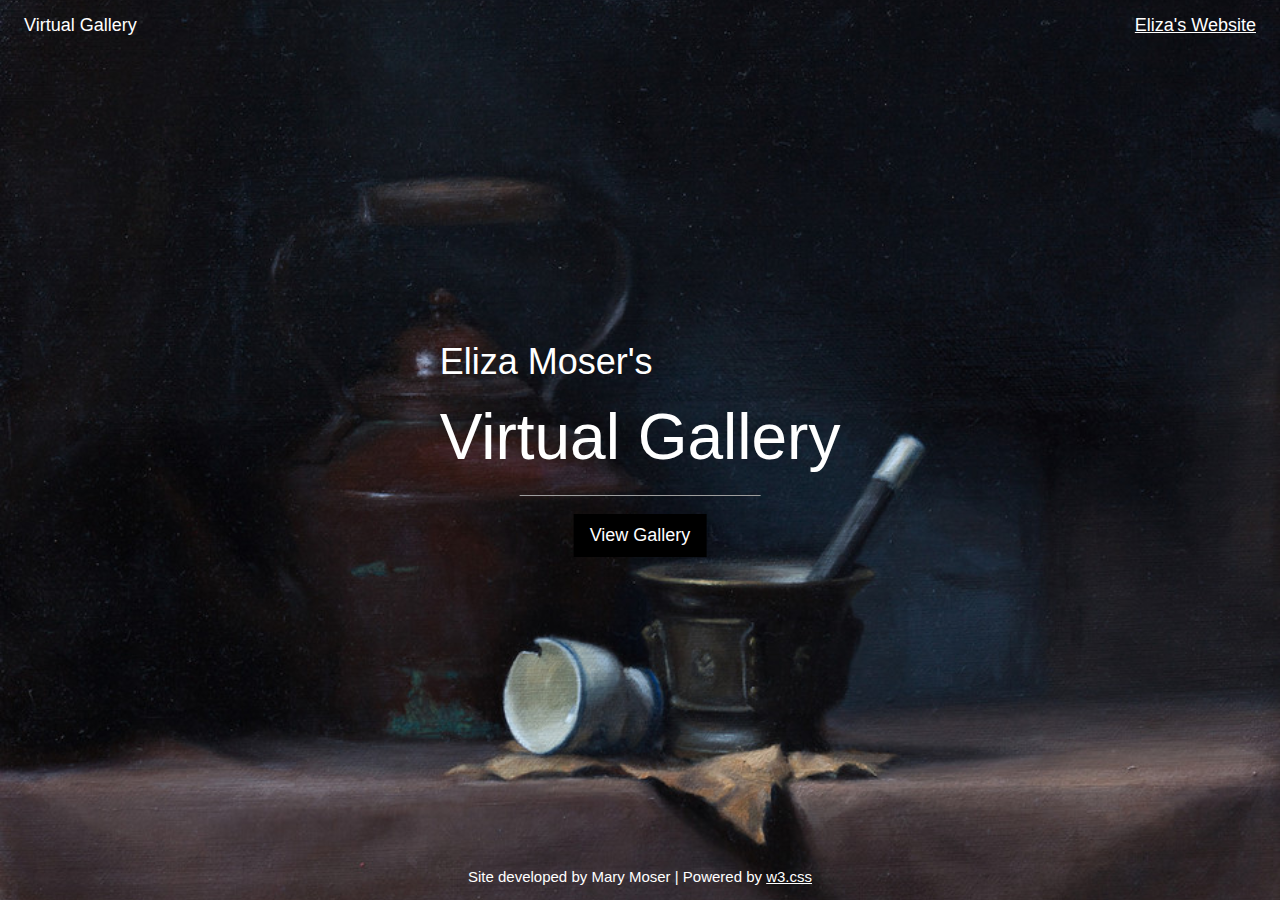
==== commit c8ff7d4f: "Heading and footer text more mobile friendly" ====
--- a/index.html
+++ b/index.html
@@ -22,25 +22,35 @@
     <body>
 
       <div class="bgimg w3-display-container w3-animate-opacity w3-text-white">
-        <div class="w3-display-topleft w3-padding-large w3-large">
+        <div class="w3-display-topleft w3-padding-large w3-large w3-hide-small">
           Virtual Gallery
         </div>
         <div class="w3-display-topright w3-padding-large w3-large">
           <a href="http://www.elizamoser.com" target="_blank">Eliza's Website</a>
         </div>
         <div class="w3-display-middle">
-          <h2>Eliza Moser's</h2>
-          <h1 class="w3-jumbo w3-animate-top">Virtual Gallery</h1>
+          <h1>Eliza Moser's
+            <br/>
+            <span class="w3-animate-top">
+              <span class="w3-jumbo">Virtual Gallery</span>
+              <!--<span class="w3-xxlarge w3-hide-large w3-hide-medium">Virtual Gallery</span>-->
+            </span>
+          </h1>
           <hr class="w3-border-grey" style="margin:auto;width:60%">
           <p class="w3-large w3-center">
             <a class="w3-button w3-black" href="stage.html">View Gallery</a>
           </p>
         </div>
+        <!-- Bottom text, Site info -->
         <div class="w3-display-bottommiddle w3-padding-large">
           <div class="w3-hide-small w3-hide-medium">
             Site developed by Mary Moser | Powered by <a href="https://www.w3schools.com/w3css/default.asp" target="_blank">w3.css</a>
           </div>
-          <div class="w3-center w3-hide-large">
+          <div class="w3-center w3-hide-small w3-hide-large">
+            <p>Site developed by Mary Moser</p>
+            <p>Powered by <a href="https://www.w3schools.com/w3css/default.asp" target="_blank">w3.css</a></p>
+          </div>
+          <div class="w3-center w3-small w3-hide-medium w3-hide-large">
             <p>Site developed by Mary Moser</p>
             <p>Powered by <a href="https://www.w3schools.com/w3css/default.asp" target="_blank">w3.css</a></p>
           </div>
--- a/css/virtualtour.css
+++ b/css/virtualtour.css
@@ -27,6 +27,10 @@
   ul.horizontal-list li {
     display: inline;
   }
+}
+
+a, area {
+  cursor: pointer;
 }
 
 
@@ -164,18 +168,59 @@
 /* Image modals */
 
 #art-modal {
-  padding-top: 30px;
-  padding-bottom: 10px;
-
-}
-
-#art-modal .w3-modal-content {
+  padding-top: 20px;
+  /*padding-bottom: 10px;*/
+}
+
+#art-modal header {
+  padding-right: 50px;
+}
+
+#art-modal #art-modal-dialog {
   /*max-width: 650px;*/
-  /*background-color: #222222;*/
-  /*background-color: grey;*/
-}
-
-#art-modal #art-modal-text {
+}
+
+#art-modal-dialog .art-modal-img-container {
+  max-height: calc(100vh - 125px);
+  overflow-y: auto;
+}
+
+@media only screen and (min-width:480px) {
+  #art-modal-dialog .art-modal-img-container {
+    overflow-y: scroll;
+  }
+}
+
+#art-modal-dialog-responsive {
+  height: -webkit-min-content;
+  height: -moz-min-content;
+  height: min-content;
+  width: -webkit-min-content;
+  width: -moz-min-content;
+  width: min-content;
+}
+
+#art-modal-dialog-responsive .art-modal-img-container {
+  align: center;
+  overflow-x: auto;
+}
+
+#art-modal-dialog #art-modal-img,
+#art-modal-dialog-responsive #art-modal-img {
+  width:100%
+}
+
+@media only screen and (min-width:480px) {
+  #art-modal-dialog #art-modal-img {
+    width:70%
+  }
+}
+
+@media only screen and (min-width:480px) {
+  #art-modal-dialog-responsive #art-modal-img {
+    max-height: calc(100vh - 125px);
+    width:auto;
+  }
 }
 
 .bgimg {
